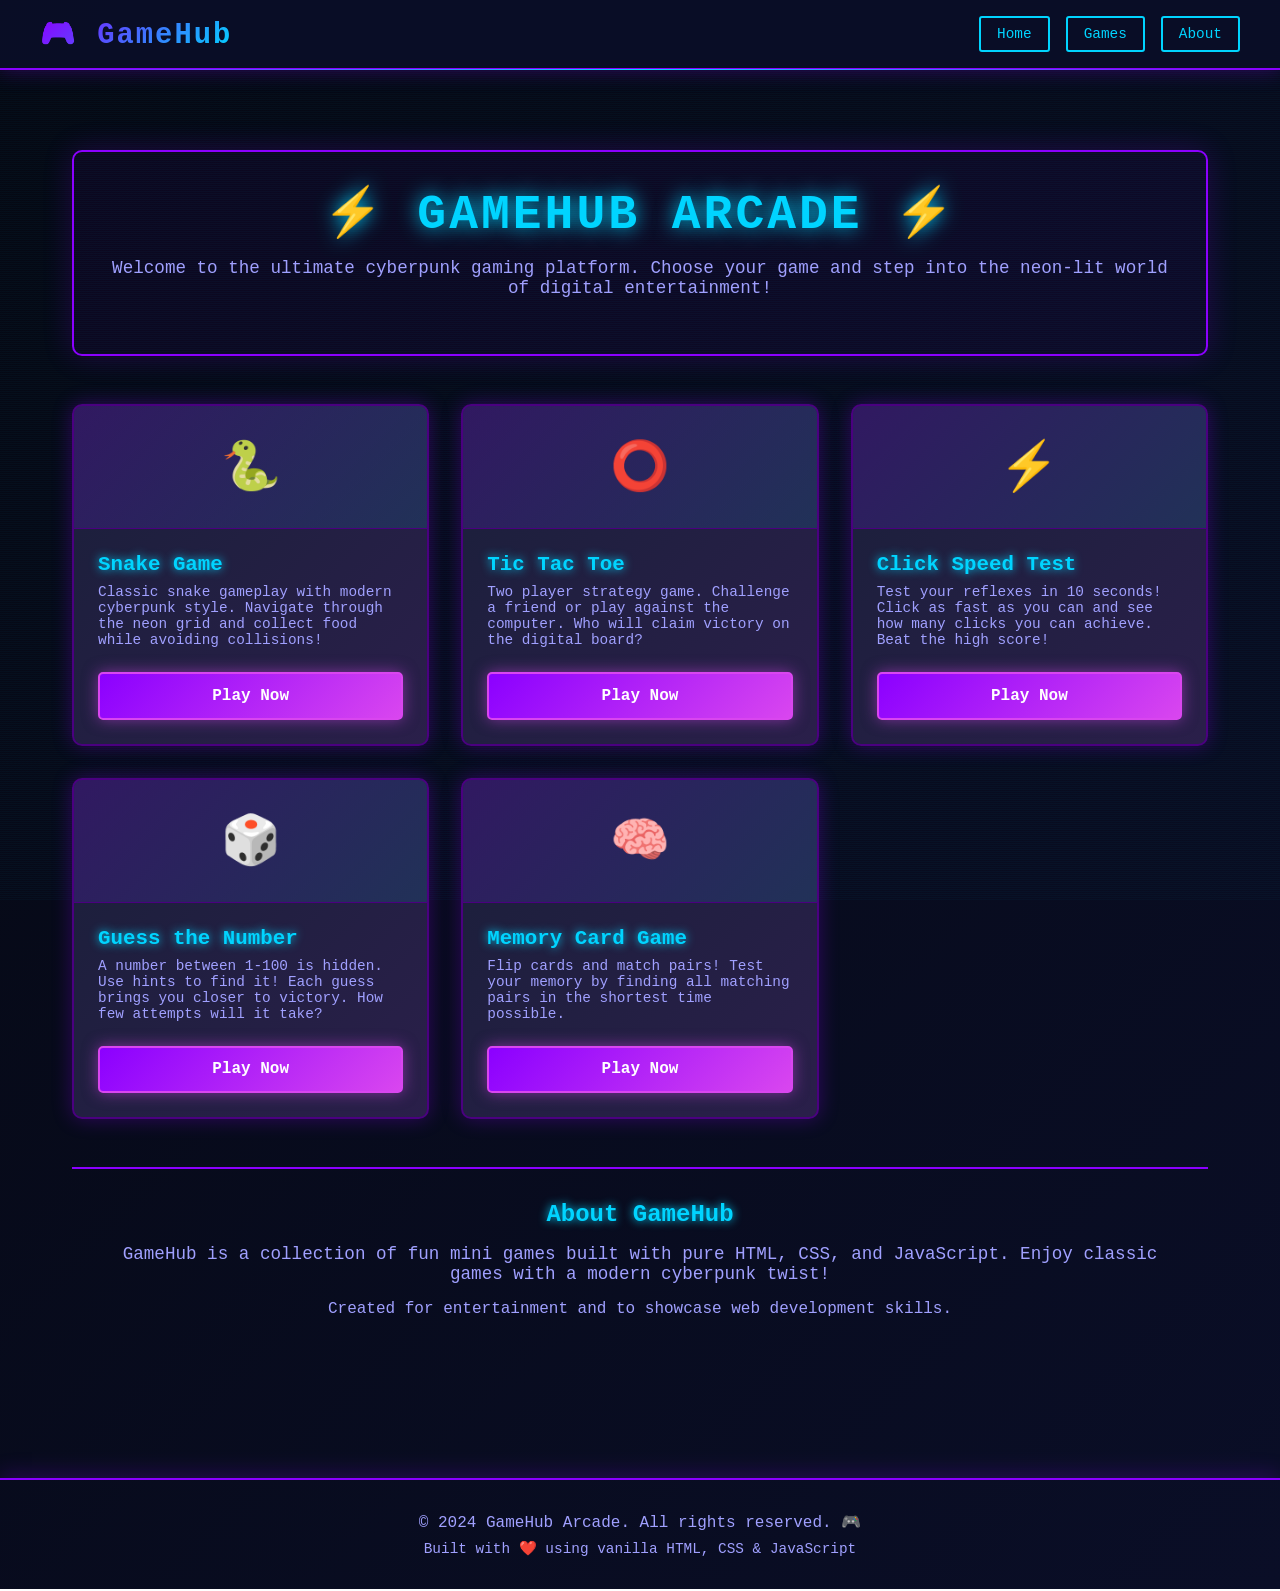
==== index.html @ 2fbca7ae "first commit" ====
<!DOCTYPE html>
<html lang="en">
<head>
  <meta charset="UTF-8">
  <meta name="viewport" content="width=device-width, initial-scale=1.0">
  <title>GameHub - Cyberpunk Arcade</title>
  <link rel="stylesheet" href="style.css">
</head>
<body>
  <!-- HEADER -->
  <header>
    <div class="header-content">
      <div class="logo">🎮 GameHub</div>
      <div class="nav-buttons">
        <a href="#home" class="nav-btn">Home</a>
        <a href="#games" class="nav-btn">Games</a>
        <a href="#about" class="nav-btn">About</a>
      </div>
    </div>
  </header>

  <!-- MAIN CONTAINER -->
  <div class="container">
    <!-- HERO SECTION -->
    <section class="hero" id="home">
      <h1>⚡ GAMEHUB ARCADE ⚡</h1>
      <p>Welcome to the ultimate cyberpunk gaming platform. Choose your game and step into the neon-lit world of digital entertainment!</p>
    </section>

    <!-- GAMES GRID -->
    <section id="games">
      <div class="games-grid">
        <!-- Snake Game Card -->
        <div class="game-card">
          <div class="game-card-icon">🐍</div>
          <div class="game-card-content">
            <h3>Snake Game</h3>
            <p>Classic snake gameplay with modern cyberpunk style. Navigate through the neon grid and collect food while avoiding collisions!</p>
            <button class="play-btn" onclick="goToGame('games/snake.html')">Play Now</button>
          </div>
        </div>

        <!-- Tic Tac Toe Card -->
        <div class="game-card">
          <div class="game-card-icon">⭕</div>
          <div class="game-card-content">
            <h3>Tic Tac Toe</h3>
            <p>Two player strategy game. Challenge a friend or play against the computer. Who will claim victory on the digital board?</p>
            <button class="play-btn" onclick="goToGame('games/tictactoe.html')">Play Now</button>
          </div>
        </div>

        <!-- Click Speed Test Card -->
        <div class="game-card">
          <div class="game-card-icon">⚡</div>
          <div class="game-card-content">
            <h3>Click Speed Test</h3>
            <p>Test your reflexes in 10 seconds! Click as fast as you can and see how many clicks you can achieve. Beat the high score!</p>
            <button class="play-btn" onclick="goToGame('games/clickspeed.html')">Play Now</button>
          </div>
        </div>

        <!-- Guess the Number Card -->
        <div class="game-card">
          <div class="game-card-icon">🎲</div>
          <div class="game-card-content">
            <h3>Guess the Number</h3>
            <p>A number between 1-100 is hidden. Use hints to find it! Each guess brings you closer to victory. How few attempts will it take?</p>
            <button class="play-btn" onclick="goToGame('games/guessnum.html')">Play Now</button>
          </div>
        </div>

        <!-- Memory Card Game Card -->
        <div class="game-card">
          <div class="game-card-icon">🧠</div>
          <div class="game-card-content">
            <h3>Memory Card Game</h3>
            <p>Flip cards and match pairs! Test your memory by finding all matching pairs in the shortest time possible.</p>
            <button class="play-btn" onclick="goToGame('games/memory.html')">Play Now</button>
          </div>
        </div>
      </div>
    </section>

    <!-- ABOUT SECTION -->
    <section id="about" style="text-align: center; margin: 3rem 0; padding: 2rem; border-top: 2px solid var(--primary-purple);">
      <h2 style="color: var(--cyan-glow); text-shadow: 0 0 10px var(--cyan-glow); margin-bottom: 1rem;">About GameHub</h2>
      <p style="color: var(--text-secondary); font-size: 1.1rem;">GameHub is a collection of fun mini games built with pure HTML, CSS, and JavaScript. Enjoy classic games with a modern cyberpunk twist!</p>
      <p style="color: var(--text-secondary); margin-top: 1rem;">Created for entertainment and to showcase web development skills.</p>
    </section>
  </div>

  <!-- FOOTER -->
  <footer>
    <p>&copy; 2024 GameHub Arcade. All rights reserved. 🎮</p>
    <p style="font-size: 0.9rem; margin-top: 0.5rem;">Built with ❤️ using vanilla HTML, CSS & JavaScript</p>
  </footer>

  <script src="main.js"></script>
</body>
</html>
---- style.css ----
/* ============================================
   GAMEHUB - CYBERPUNK ARCADE STYLING
   ============================================ */

* {
  margin: 0;
  padding: 0;
  box-sizing: border-box;
}

:root {
  --primary-purple: #8b00ff;
  --secondary-purple: #d946ef;
  --cyan-glow: #00d4ff;
  --neon-blue: #0066ff;
  --dark-bg: #0a0e27;
  --darker-bg: #050812;
  --card-bg: #1a1f3a;
  --text-primary: #e0e0ff;
  --text-secondary: #a0a0ff;
  --border-color: #4a0080;
}

/* ============================================
   GENERAL STYLES
   ============================================ */

body {
  font-family: 'Courier New', monospace;
  background: linear-gradient(135deg, var(--darker-bg) 0%, var(--dark-bg) 100%);
  color: var(--text-primary);
  overflow-x: hidden;
  position: relative;
}

body::before {
  content: '';
  position: fixed;
  top: 0;
  left: 0;
  width: 100%;
  height: 100%;
  background: 
    repeating-linear-gradient(
      0deg,
      rgba(0, 212, 255, 0.03) 0px,
      rgba(0, 212, 255, 0.03) 1px,
      transparent 1px,
      transparent 2px
    );
  pointer-events: none;
  z-index: 1;
  animation: scanlines 8s linear infinite;
}

@keyframes scanlines {
  0% { transform: translateY(0); }
  100% { transform: translateY(10px); }
}

/* Glitch effect for titles */
@keyframes glitch {
  0%, 19%, 21%, 23%, 25%, 54%, 56%, 100% {
    text-shadow: 
      0 0 10px var(--cyan-glow),
      0 0 20px var(--secondary-purple);
  }
  20%, 24%, 55% {
    text-shadow: 
      -2px 0 10px var(--cyan-glow),
      2px 0 20px var(--secondary-purple);
  }
}

/* Neon glow animation */
@keyframes neon-glow {
  0%, 100% {
    box-shadow: 0 0 10px var(--primary-purple), 
                0 0 20px var(--secondary-purple),
                inset 0 0 10px rgba(139, 0, 255, 0.3);
  }
  50% {
    box-shadow: 0 0 20px var(--primary-purple),
                0 0 40px var(--secondary-purple),
                inset 0 0 20px rgba(139, 0, 255, 0.5);
  }
}

@keyframes pulse-glow {
  0%, 100% { box-shadow: 0 0 5px var(--cyan-glow); }
  50% { box-shadow: 0 0 20px var(--cyan-glow), 0 0 30px var(--neon-blue); }
}

@keyframes float {
  0%, 100% { transform: translateY(0px); }
  50% { transform: translateY(-20px); }
}

/* ============================================
   HEADER & NAVIGATION
   ============================================ */

header {
  background: rgba(10, 14, 39, 0.95);
  border-bottom: 2px solid var(--primary-purple);
  padding: 1rem 2rem;
  position: relative;
  z-index: 100;
  box-shadow: 0 0 20px rgba(139, 0, 255, 0.3);
}

header::after {
  content: '';
  position: absolute;
  bottom: -2px;
  left: 0;
  width: 100%;
  height: 1px;
  background: linear-gradient(90deg, 
              transparent, 
              var(--cyan-glow), 
              transparent);
  animation: pulse-glow 2s ease-in-out infinite;
}

.header-content {
  max-width: 1200px;
  margin: 0 auto;
  display: flex;
  justify-content: space-between;
  align-items: center;
  flex-wrap: wrap;
  gap: 1rem;
}

.logo {
  font-size: 1.8rem;
  font-weight: bold;
  background: linear-gradient(135deg, var(--primary-purple), var(--cyan-glow));
  -webkit-background-clip: text;
  -webkit-text-fill-color: transparent;
  background-clip: text;
  animation: glitch 3s ease-in-out infinite;
  letter-spacing: 2px;
}

.nav-buttons {
  display: flex;
  gap: 1rem;
  flex-wrap: wrap;
}

.nav-btn {
  background: transparent;
  border: 2px solid var(--cyan-glow);
  color: var(--cyan-glow);
  padding: 0.5rem 1rem;
  cursor: pointer;
  font-family: 'Courier New', monospace;
  font-size: 0.9rem;
  border-radius: 3px;
  transition: all 0.3s ease;
  text-decoration: none;
  display: inline-block;
}

.nav-btn:hover {
  background: var(--cyan-glow);
  color: var(--dark-bg);
  box-shadow: 0 0 20px var(--cyan-glow);
  transform: scale(1.05);
}

/* ============================================
   MAIN CONTAINER
   ============================================ */

.container {
  max-width: 1200px;
  margin: 0 auto;
  padding: 2rem;
  position: relative;
  z-index: 2;
}

/* ============================================
   HERO SECTION
   ============================================ */

.hero {
  text-align: center;
  margin: 3rem 0;
  padding: 2rem;
  border: 2px solid var(--primary-purple);
  background: rgba(139, 0, 255, 0.05);
  border-radius: 10px;
  box-shadow: 0 0 30px rgba(139, 0, 255, 0.2);
  animation: neon-glow 3s ease-in-out infinite;
}

.hero h1 {
  font-size: 3rem;
  margin-bottom: 1rem;
  color: var(--cyan-glow);
  text-shadow: 0 0 20px var(--cyan-glow);
  animation: glitch 4s ease-in-out infinite;
  letter-spacing: 3px;
}

.hero p {
  font-size: 1.1rem;
  color: var(--text-secondary);
  margin-bottom: 1.5rem;
}

/* ============================================
   GAME CARDS GRID
   ============================================ */

.games-grid {
  display: grid;
  grid-template-columns: repeat(auto-fit, minmax(280px, 1fr));
  gap: 2rem;
  margin: 3rem 0;
}

.game-card {
  background: linear-gradient(135deg, var(--card-bg) 0%, #2a1f4a 100%);
  border: 2px solid var(--border-color);
  border-radius: 10px;
  overflow: hidden;
  cursor: pointer;
  transition: all 0.4s cubic-bezier(0.68, -0.55, 0.265, 1.55);
  position: relative;
  box-shadow: 0 0 20px rgba(139, 0, 255, 0.3);
}

.game-card::before {
  content: '';
  position: absolute;
  top: 0;
  left: -100%;
  width: 100%;
  height: 100%;
  background: linear-gradient(90deg, 
              transparent, 
              rgba(0, 212, 255, 0.3),
              transparent);
  transition: left 0.5s ease;
}

.game-card:hover::before {
  left: 100%;
}

.game-card:hover {
  transform: translateY(-10px) scale(1.05);
  border-color: var(--cyan-glow);
  box-shadow: 0 0 40px var(--cyan-glow), 
              0 0 60px var(--primary-purple);
  background: linear-gradient(135deg, #2a1f4a 0%, var(--card-bg) 100%);
}

.game-card-icon {
  font-size: 3rem;
  text-align: center;
  padding: 2rem 1rem;
  background: linear-gradient(135deg, rgba(139, 0, 255, 0.2), rgba(0, 212, 255, 0.1));
  border-bottom: 1px solid var(--border-color);
}

.game-card-content {
  padding: 1.5rem;
}

.game-card h3 {
  font-size: 1.3rem;
  margin-bottom: 0.5rem;
  color: var(--cyan-glow);
  text-shadow: 0 0 10px var(--cyan-glow);
}

.game-card p {
  font-size: 0.9rem;
  color: var(--text-secondary);
  margin-bottom: 1.5rem;
}

.play-btn {
  width: 100%;
  padding: 0.8rem;
  background: linear-gradient(135deg, var(--primary-purple), var(--secondary-purple));
  border: 2px solid var(--secondary-purple);
  color: white;
  font-family: 'Courier New', monospace;
  font-size: 1rem;
  font-weight: bold;
  cursor: pointer;
  border-radius: 5px;
  transition: all 0.3s ease;
  box-shadow: 0 0 15px rgba(217, 70, 239, 0.5);
}

.play-btn:hover {
  background: linear-gradient(135deg, var(--secondary-purple), var(--primary-purple));
  box-shadow: 0 0 25px rgba(217, 70, 239, 0.8);
  transform: scale(1.05);
}

.play-btn:active {
  transform: scale(0.95);
}

/* ============================================
   BUTTONS & CONTROLS
   ============================================ */

.btn {
  padding: 0.8rem 1.5rem;
  background: linear-gradient(135deg, var(--primary-purple), var(--secondary-purple));
  border: 2px solid var(--secondary-purple);
  color: white;
  font-family: 'Courier New', monospace;
  font-size: 1rem;
  cursor: pointer;
  border-radius: 5px;
  transition: all 0.3s ease;
  box-shadow: 0 0 15px rgba(217, 70, 239, 0.5);
  text-decoration: none;
  display: inline-block;
  margin: 0.5rem;
}

.btn:hover {
  background: linear-gradient(135deg, var(--secondary-purple), var(--primary-purple));
  box-shadow: 0 0 25px rgba(217, 70, 239, 0.8);
  transform: scale(1.05);
}

.btn-secondary {
  background: transparent;
  border: 2px solid var(--cyan-glow);
  color: var(--cyan-glow);
  box-shadow: 0 0 10px var(--cyan-glow);
}

.btn-secondary:hover {
  background: var(--cyan-glow);
  color: var(--dark-bg);
  box-shadow: 0 0 20px var(--cyan-glow);
}

/* ============================================
   GAME PAGE LAYOUT
   ============================================ */

.game-header {
  text-align: center;
  margin-bottom: 2rem;
  padding-bottom: 1rem;
  border-bottom: 2px solid var(--primary-purple);
}

.game-header h1 {
  font-size: 2.5rem;
  color: var(--cyan-glow);
  text-shadow: 0 0 20px var(--cyan-glow);
  margin-bottom: 0.5rem;
}

.game-container {
  background: linear-gradient(135deg, var(--card-bg) 0%, #2a1f4a 100%);
  border: 2px solid var(--primary-purple);
  border-radius: 10px;
  padding: 2rem;
  box-shadow: 0 0 30px rgba(139, 0, 255, 0.3);
  margin: 2rem 0;
  animation: neon-glow 3s ease-in-out infinite;
}

.game-info {
  display: flex;
  justify-content: space-between;
  flex-wrap: wrap;
  gap: 1rem;
  margin-bottom: 2rem;
  padding: 1rem;
  background: rgba(139, 0, 255, 0.1);
  border: 1px solid var(--border-color);
  border-radius: 5px;
}

.info-box {
  flex: 1;
  min-width: 150px;
  text-align: center;
}

.info-label {
  color: var(--text-secondary);
  font-size: 0.9rem;
  margin-bottom: 0.5rem;
}

.info-value {
  font-size: 2rem;
  color: var(--cyan-glow);
  font-weight: bold;
  text-shadow: 0 0 10px var(--cyan-glow);
}

/* ============================================
   SNAKE GAME STYLES
   ============================================ */

#gameCanvas {
  background: rgba(5, 8, 18, 0.9);
  border: 3px solid var(--cyan-glow);
  display: block;
  margin: 2rem auto;
  box-shadow: 0 0 30px var(--cyan-glow);
  border-radius: 5px;
}

/* ============================================
   TIC TAC TOE STYLES
   ============================================ */

.tictactoe-board {
  display: grid;
  grid-template-columns: repeat(3, 1fr);
  gap: 10px;
  margin: 2rem auto;
  width: 100%;
  max-width: 300px;
}

.cell {
  width: 100%;
  aspect-ratio: 1;
  background: linear-gradient(135deg, rgba(139, 0, 255, 0.2), rgba(0, 212, 255, 0.1));
  border: 2px solid var(--primary-purple);
  color: var(--cyan-glow);
  font-size: 3rem;
  font-weight: bold;
  cursor: pointer;
  transition: all 0.3s ease;
  border-radius: 5px;
  display: flex;
  align-items: center;
  justify-content: center;
  font-family: 'Courier New', monospace;
}

.cell:hover {
  background: linear-gradient(135deg, rgba(139, 0, 255, 0.4), rgba(0, 212, 255, 0.2));
  box-shadow: 0 0 20px var(--primary-purple);
  transform: scale(1.05);
}

.tictactoe-status {
  text-align: center;
  margin: 1rem 0;
  font-size: 1.5rem;
  color: var(--cyan-glow);
  text-shadow: 0 0 10px var(--cyan-glow);
  min-height: 2rem;
}

/* ============================================
   CLICK SPEED TEST STYLES
   ============================================ */

.click-zone {
  width: 100%;
  max-width: 400px;
  height: 300px;
  background: linear-gradient(135deg, rgba(139, 0, 255, 0.1), rgba(0, 212, 255, 0.1));
  border: 3px solid var(--cyan-glow);
  margin: 2rem auto;
  border-radius: 10px;
  cursor: pointer;
  display: flex;
  align-items: center;
  justify-content: center;
  font-size: 2rem;
  color: var(--cyan-glow);
  transition: all 0.2s ease;
  user-select: none;
  box-shadow: 0 0 30px var(--cyan-glow);
}

.click-zone:hover {
  box-shadow: 0 0 40px var(--cyan-glow);
}

.click-zone.active {
  background: linear-gradient(135deg, rgba(0, 212, 255, 0.3), rgba(139, 0, 255, 0.3));
  transform: scale(1.02);
}

/* ============================================
   GUESS NUMBER STYLES
   ============================================ */

.guess-input-group {
  display: flex;
  gap: 0.5rem;
  justify-content: center;
  margin: 1.5rem 0;
  flex-wrap: wrap;
}

.guess-input {
  padding: 0.8rem;
  background: rgba(139, 0, 255, 0.2);
  border: 2px solid var(--cyan-glow);
  color: var(--text-primary);
  font-family: 'Courier New', monospace;
  font-size: 1rem;
  border-radius: 5px;
  width: 100px;
  text-align: center;
}

.guess-input:focus {
  outline: none;
  box-shadow: 0 0 20px var(--cyan-glow);
  border-color: var(--secondary-purple);
}

.guess-feedback {
  text-align: center;
  font-size: 1.2rem;
  margin: 1.5rem 0;
  color: var(--cyan-glow);
  text-shadow: 0 0 10px var(--cyan-glow);
  min-height: 2rem;
}

/* ============================================
   MEMORY GAME STYLES
   ============================================ */

.memory-grid {
  display: grid;
  grid-template-columns: repeat(4, 1fr);
  gap: 15px;
  margin: 2rem auto;
  max-width: 500px;
}

.memory-card {
  width: 100%;
  aspect-ratio: 1;
  background: linear-gradient(135deg, var(--primary-purple), var(--secondary-purple));
  border: 2px solid var(--cyan-glow);
  border-radius: 10px;
  cursor: pointer;
  font-size: 2rem;
  display: flex;
  align-items: center;
  justify-content: center;
  transition: all 0.3s ease;
  box-shadow: 0 0 15px var(--primary-purple);
  user-select: none;
  transform-style: preserve-3d;
  transform: rotateY(0deg);
}

.memory-card.flipped {
  background: linear-gradient(135deg, rgba(0, 212, 255, 0.3), rgba(139, 0, 255, 0.3));
  transform: rotateY(180deg);
}

.memory-card.matched {
  background: linear-gradient(135deg, rgba(0, 255, 136, 0.3), rgba(0, 212, 255, 0.3));
  border-color: #00ff88;
  box-shadow: 0 0 25px #00ff88;
}

.memory-card:hover {
  transform: scale(1.05);
  box-shadow: 0 0 25px var(--primary-purple);
}

/* ============================================
   FOOTER
   ============================================ */

footer {
  text-align: center;
  padding: 2rem;
  color: var(--text-secondary);
  border-top: 2px solid var(--primary-purple);
  margin-top: 3rem;
  box-shadow: 0 -5px 20px rgba(139, 0, 255, 0.2);
}

/* ============================================
   RESPONSIVE DESIGN
   ============================================ */

@media (max-width: 768px) {
  .hero h1 {
    font-size: 2rem;
  }

  .games-grid {
    grid-template-columns: 1fr;
  }

  .header-content {
    flex-direction: column;
    gap: 1rem;
  }

  .memory-grid {
    grid-template-columns: repeat(3, 1fr);
  }

  .game-header h1 {
    font-size: 1.8rem;
  }
}

@media (max-width: 480px) {
  .container {
    padding: 1rem;
  }

  .hero {
    margin: 1.5rem 0;
    padding: 1rem;
  }

  .hero h1 {
    font-size: 1.5rem;
    letter-spacing: 1px;
  }

  .memory-grid {
    grid-template-columns: repeat(2, 1fr);
  }

  .tictactoe-board {
    max-width: 100%;
  }

  .game-info {
    flex-direction: column;
  }

  .info-box {
    min-width: 100%;
  }
}
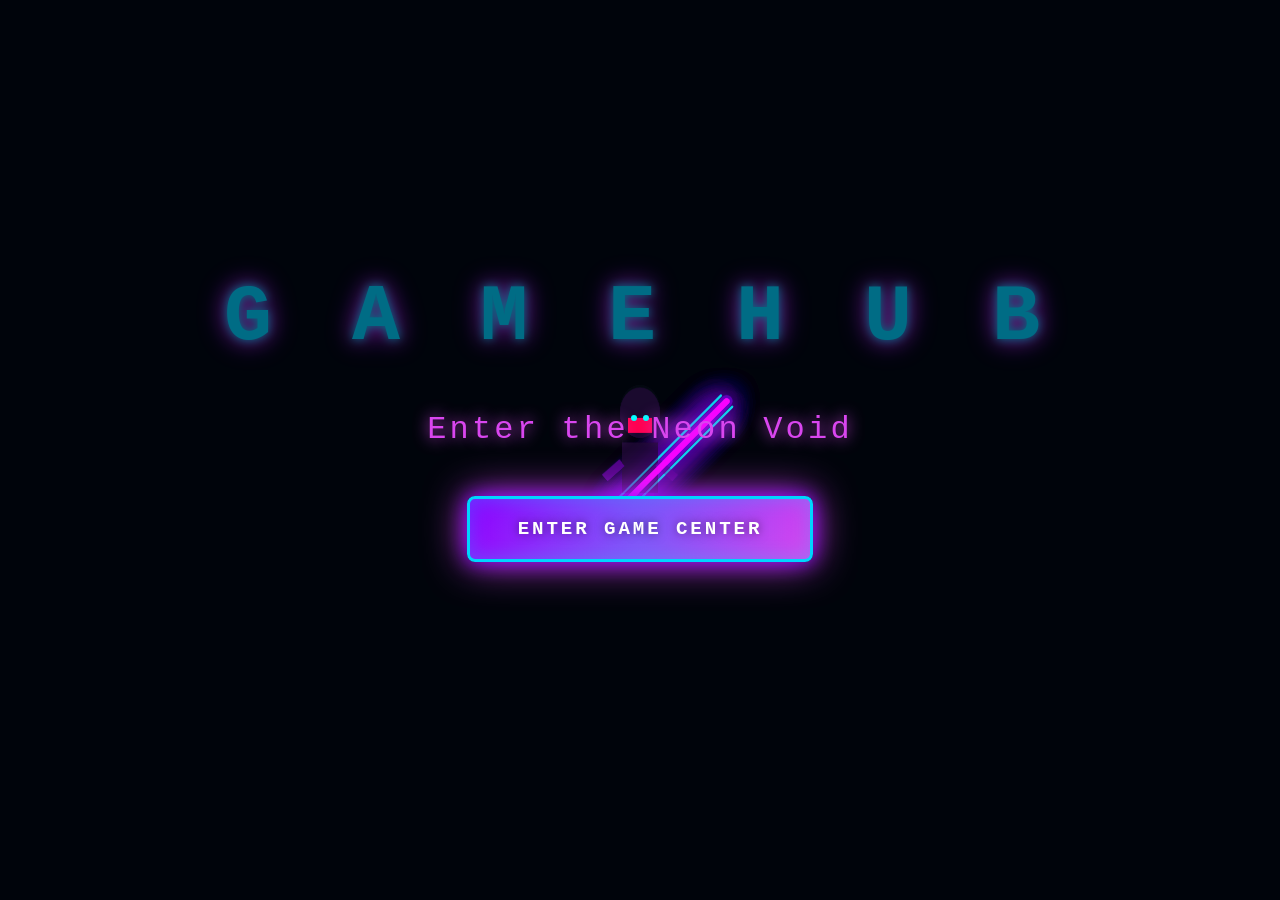
==== commit 23d36a31: "update GameHub project" ====
--- a/index.html
+++ b/index.html
@@ -3,98 +3,52 @@
 <head>
   <meta charset="UTF-8">
   <meta name="viewport" content="width=device-width, initial-scale=1.0">
-  <title>GameHub - Cyberpunk Arcade</title>
+  <title>GameHub - Cyberpunk Gaming Platform</title>
   <link rel="stylesheet" href="style.css">
 </head>
-<body>
-  <!-- HEADER -->
-  <header>
-    <div class="header-content">
-      <div class="logo">🎮 GameHub</div>
-      <div class="nav-buttons">
-        <a href="#home" class="nav-btn">Home</a>
-        <a href="#games" class="nav-btn">Games</a>
-        <a href="#about" class="nav-btn">About</a>
-      </div>
+<body class="landing-page">
+  <!-- Particle Background -->
+  <div id="particles-container" class="particles-container"></div>
+
+  <!-- Canvas for Ninja Animation -->
+  <canvas id="ninja-canvas" class="ninja-canvas"></canvas>
+
+  <!-- Landing Page Content -->
+  <div class="landing-content">
+    <!-- Animated Title -->
+    <div class="gamehub-title">
+      <h1 class="glowing-text">
+        <span class="letter" style="animation-delay: 0s;">G</span>
+        <span class="letter" style="animation-delay: 0.1s;">A</span>
+        <span class="letter" style="animation-delay: 0.2s;">M</span>
+        <span class="letter" style="animation-delay: 0.3s;">E</span>
+        <span class="letter" style="animation-delay: 0.4s;">H</span>
+        <span class="letter" style="animation-delay: 0.5s;">U</span>
+        <span class="letter" style="animation-delay: 0.6s;">B</span>
+      </h1>
     </div>
-  </header>
 
-  <!-- MAIN CONTAINER -->
-  <div class="container">
-    <!-- HERO SECTION -->
-    <section class="hero" id="home">
-      <h1>⚡ GAMEHUB ARCADE ⚡</h1>
-      <p>Welcome to the ultimate cyberpunk gaming platform. Choose your game and step into the neon-lit world of digital entertainment!</p>
-    </section>
+    <!-- Tagline -->
+    <p class="tagline">Enter the Neon Void</p>
 
-    <!-- GAMES GRID -->
-    <section id="games">
-      <div class="games-grid">
-        <!-- Snake Game Card -->
-        <div class="game-card">
-          <div class="game-card-icon">🐍</div>
-          <div class="game-card-content">
-            <h3>Snake Game</h3>
-            <p>Classic snake gameplay with modern cyberpunk style. Navigate through the neon grid and collect food while avoiding collisions!</p>
-            <button class="play-btn" onclick="goToGame('games/snake.html')">Play Now</button>
-          </div>
-        </div>
+    <!-- Enter Button -->
+    <button id="enter-btn" class="enter-button">
+      <span class="button-text">ENTER GAME CENTER</span>
+      <span class="button-glow"></span>
+    </button>
 
-        <!-- Tic Tac Toe Card -->
-        <div class="game-card">
-          <div class="game-card-icon">⭕</div>
-          <div class="game-card-content">
-            <h3>Tic Tac Toe</h3>
-            <p>Two player strategy game. Challenge a friend or play against the computer. Who will claim victory on the digital board?</p>
-            <button class="play-btn" onclick="goToGame('games/tictactoe.html')">Play Now</button>
-          </div>
-        </div>
-
-        <!-- Click Speed Test Card -->
-        <div class="game-card">
-          <div class="game-card-icon">⚡</div>
-          <div class="game-card-content">
-            <h3>Click Speed Test</h3>
-            <p>Test your reflexes in 10 seconds! Click as fast as you can and see how many clicks you can achieve. Beat the high score!</p>
-            <button class="play-btn" onclick="goToGame('games/clickspeed.html')">Play Now</button>
-          </div>
-        </div>
-
-        <!-- Guess the Number Card -->
-        <div class="game-card">
-          <div class="game-card-icon">🎲</div>
-          <div class="game-card-content">
-            <h3>Guess the Number</h3>
-            <p>A number between 1-100 is hidden. Use hints to find it! Each guess brings you closer to victory. How few attempts will it take?</p>
-            <button class="play-btn" onclick="goToGame('games/guessnum.html')">Play Now</button>
-          </div>
-        </div>
-
-        <!-- Memory Card Game Card -->
-        <div class="game-card">
-          <div class="game-card-icon">🧠</div>
-          <div class="game-card-content">
-            <h3>Memory Card Game</h3>
-            <p>Flip cards and match pairs! Test your memory by finding all matching pairs in the shortest time possible.</p>
-            <button class="play-btn" onclick="goToGame('games/memory.html')">Play Now</button>
-          </div>
-        </div>
-      </div>
-    </section>
-
-    <!-- ABOUT SECTION -->
-    <section id="about" style="text-align: center; margin: 3rem 0; padding: 2rem; border-top: 2px solid var(--primary-purple);">
-      <h2 style="color: var(--cyan-glow); text-shadow: 0 0 10px var(--cyan-glow); margin-bottom: 1rem;">About GameHub</h2>
-      <p style="color: var(--text-secondary); font-size: 1.1rem;">GameHub is a collection of fun mini games built with pure HTML, CSS, and JavaScript. Enjoy classic games with a modern cyberpunk twist!</p>
-      <p style="color: var(--text-secondary); margin-top: 1rem;">Created for entertainment and to showcase web development skills.</p>
-    </section>
+    <!-- Loading Message -->
+    <div id="loading-msg" class="loading-msg">Initiating slash sequence...</div>
   </div>
 
-  <!-- FOOTER -->
-  <footer>
-    <p>&copy; 2024 GameHub Arcade. All rights reserved. 🎮</p>
-    <p style="font-size: 0.9rem; margin-top: 0.5rem;">Built with ❤️ using vanilla HTML, CSS & JavaScript</p>
-  </footer>
+  <!-- Screen Flash Effect -->
+  <div id="flash-effect" class="flash-effect"></div>
+
+  <!-- Audio Context for Sound Effects -->
+  <script>
+    // Initialize Web Audio API
+    const audioContext = new (window.AudioContext || window.webkitAudioContext)();
+  </script>
 
   <script src="main.js"></script>
 </body>
--- a/style.css
+++ b/style.css
@@ -22,8 +22,105 @@
 }
 
 /* ============================================
+   KEYFRAME ANIMATIONS
+   ============================================ */
+
+@keyframes scanlines {
+  0% { transform: translateY(0); }
+  100% { transform: translateY(10px); }
+}
+
+@keyframes glitch {
+  0%, 19%, 21%, 23%, 25%, 54%, 56%, 100% {
+    text-shadow: 
+      0 0 10px var(--cyan-glow),
+      0 0 20px var(--secondary-purple);
+  }
+  20%, 24%, 55% {
+    text-shadow: 
+      -2px 0 10px var(--cyan-glow),
+      2px 0 20px var(--secondary-purple);
+  }
+}
+
+@keyframes neon-glow {
+  0%, 100% {
+    box-shadow: 0 0 10px var(--primary-purple), 
+                0 0 20px var(--secondary-purple),
+                inset 0 0 10px rgba(139, 0, 255, 0.3);
+  }
+  50% {
+    box-shadow: 0 0 20px var(--primary-purple),
+                0 0 40px var(--secondary-purple),
+                inset 0 0 20px rgba(139, 0, 255, 0.5);
+  }
+}
+
+@keyframes pulseGlow {
+  0%, 100% { 
+    box-shadow: 0 0 5px var(--cyan-glow);
+    transform: scale(1);
+  }
+  50% { 
+    box-shadow: 0 0 25px var(--cyan-glow), 0 0 35px var(--neon-blue);
+    transform: scale(1.05);
+  }
+}
+
+@keyframes glow {
+  0%, 100% {
+    opacity: 1;
+    text-shadow: 0 0 10px rgba(0, 212, 255, 0.5);
+  }
+  50% {
+    opacity: 0.7;
+    text-shadow: 0 0 20px rgba(0, 212, 255, 1), 0 0 30px rgba(139, 0, 255, 0.8);
+  }
+}
+
+@keyframes screenFlash {
+  0% {
+    background: rgba(255, 255, 255, 0.8);
+    opacity: 1;
+  }
+  100% {
+    background: rgba(255, 255, 255, 0);
+    opacity: 0;
+  }
+}
+
+@keyframes slideInUp {
+  from {
+    opacity: 0;
+    transform: translateY(30px);
+  }
+  to {
+    opacity: 1;
+    transform: translateY(0);
+  }
+}
+
+@keyframes slideInCard {
+  from {
+    opacity: 0;
+    transform: translateY(20px);
+  }
+  to {
+    opacity: 1;
+    transform: translateY(0);
+  }
+}
+
+/* ============================================
    GENERAL STYLES
    ============================================ */
+
+html, body {
+  width: 100%;
+  height: 100%;
+  margin: 0;
+  padding: 0;
+}
 
 body {
   font-family: 'Courier New', monospace;
@@ -49,168 +146,212 @@
       transparent 2px
     );
   pointer-events: none;
+  z-index: 0;
+  animation: scanlines 8s linear infinite;
+}
+
+/* ============================================
+   LANDING PAGE STYLES
+   ============================================ */
+
+.landing-page {
+  width: 100%;
+  height: 100vh;
+  display: flex;
+  flex-direction: column;
+  align-items: center;
+  justify-content: center;
+  overflow: hidden;
+}
+
+.particles-container {
+  position: fixed;
+  top: 0;
+  left: 0;
+  width: 100%;
+  height: 100%;
   z-index: 1;
-  animation: scanlines 8s linear infinite;
-}
-
-@keyframes scanlines {
-  0% { transform: translateY(0); }
-  100% { transform: translateY(10px); }
-}
-
-/* Glitch effect for titles */
-@keyframes glitch {
-  0%, 19%, 21%, 23%, 25%, 54%, 56%, 100% {
-    text-shadow: 
-      0 0 10px var(--cyan-glow),
-      0 0 20px var(--secondary-purple);
-  }
-  20%, 24%, 55% {
-    text-shadow: 
-      -2px 0 10px var(--cyan-glow),
-      2px 0 20px var(--secondary-purple);
-  }
-}
-
-/* Neon glow animation */
-@keyframes neon-glow {
-  0%, 100% {
-    box-shadow: 0 0 10px var(--primary-purple), 
-                0 0 20px var(--secondary-purple),
-                inset 0 0 10px rgba(139, 0, 255, 0.3);
-  }
-  50% {
-    box-shadow: 0 0 20px var(--primary-purple),
-                0 0 40px var(--secondary-purple),
-                inset 0 0 20px rgba(139, 0, 255, 0.5);
-  }
-}
-
-@keyframes pulse-glow {
-  0%, 100% { box-shadow: 0 0 5px var(--cyan-glow); }
-  50% { box-shadow: 0 0 20px var(--cyan-glow), 0 0 30px var(--neon-blue); }
-}
-
-@keyframes float {
-  0%, 100% { transform: translateY(0px); }
-  50% { transform: translateY(-20px); }
-}
-
-/* ============================================
-   HEADER & NAVIGATION
-   ============================================ */
-
-header {
-  background: rgba(10, 14, 39, 0.95);
-  border-bottom: 2px solid var(--primary-purple);
-  padding: 1rem 2rem;
+  pointer-events: none;
+}
+
+.ninja-canvas {
+  position: fixed;
+  top: 0;
+  left: 0;
+  z-index: 2;
+  pointer-events: none;
+}
+
+.landing-content {
   position: relative;
+  z-index: 3;
+  text-align: center;
+  display: flex;
+  flex-direction: column;
+  align-items: center;
+  justify-content: center;
+  height: 100vh;
+  width: 100%;
+}
+
+.gamehub-title {
+  margin-bottom: 2rem;
+}
+
+.glowing-text {
+  font-size: clamp(2rem, 8vw, 5rem);
+  letter-spacing: 0.2em;
+  color: var(--cyan-glow);
+  text-shadow: 
+    0 0 10px var(--cyan-glow),
+    0 0 20px var(--secondary-purple),
+    0 0 30px var(--primary-purple);
+  margin: 0;
+}
+
+.letter {
+  display: inline-block;
+  opacity: 0.5;
+}
+
+.tagline {
+  font-size: clamp(1rem, 3vw, 2rem);
+  color: var(--secondary-purple);
+  margin: 1rem 0 3rem;
+  text-shadow: 0 0 15px var(--secondary-purple);
+  letter-spacing: 0.1em;
+}
+
+.enter-button {
+  padding: 1.2rem 3rem;
+  font-size: 1.2rem;
+  font-family: 'Courier New', monospace;
+  font-weight: bold;
+  letter-spacing: 0.15em;
+  background: linear-gradient(135deg, var(--primary-purple), var(--secondary-purple));
+  border: 3px solid var(--cyan-glow);
+  color: #fff;
+  cursor: pointer;
+  border-radius: 8px;
+  transition: all 0.3s ease;
+  position: relative;
+  overflow: hidden;
+  box-shadow: 
+    0 0 20px var(--primary-purple),
+    0 0 40px var(--secondary-purple),
+    inset 0 0 20px rgba(0, 212, 255, 0.3);
+  text-shadow: 0 0 10px rgba(0, 0, 0, 0.5);
+}
+
+.enter-button:hover {
+  transform: scale(1.1);
+  box-shadow: 
+    0 0 30px var(--cyan-glow),
+    0 0 50px var(--primary-purple),
+    inset 0 0 30px rgba(0, 212, 255, 0.5);
+}
+
+.enter-button:active {
+  transform: scale(0.95);
+}
+
+.button-text {
+  position: relative;
+  z-index: 1;
+}
+
+.button-glow {
+  position: absolute;
+  top: 0;
+  left: 0;
+  width: 100%;
+  height: 100%;
+  background: radial-gradient(circle at center, rgba(0, 212, 255, 0.3), transparent);
+  border-radius: 8px;
+  animation: pulseGlow 2s ease-in-out infinite;
+}
+
+.loading-msg {
+  margin-top: 3rem;
+  font-size: 1rem;
+  color: var(--cyan-glow);
+  opacity: 0;
+  transition: opacity 0.3s ease;
+  letter-spacing: 0.1em;
+  animation: glow 2s ease-in-out infinite;
+}
+
+.flash-effect {
+  position: fixed;
+  top: 0;
+  left: 0;
+  width: 100%;
+  height: 100%;
+  background: rgba(255, 255, 255, 0);
+  z-index: 999;
+  pointer-events: none;
+}
+
+/* ============================================
+   GAME CENTER PAGE STYLES
+   ============================================ */
+
+.game-center-page {
+  min-height: 100vh;
+  padding: 2rem;
+  padding-top: 80px;
+}
+
+.game-center-container {
+  max-width: 1400px;
+  margin: 0 auto;
+  position: relative;
+  z-index: 10;
+}
+
+.center-title {
+  text-align: center;
+  margin-bottom: 3rem;
+}
+
+.center-heading {
+  font-size: clamp(2rem, 5vw, 3.5rem);
+  color: var(--cyan-glow);
+  text-shadow: 
+    0 0 20px var(--cyan-glow),
+    0 0 40px var(--secondary-purple);
+  letter-spacing: 0.2em;
+  margin-bottom: 1rem;
+}
+
+.back-button {
+  position: fixed;
+  top: 20px;
+  left: 20px;
   z-index: 100;
-  box-shadow: 0 0 20px rgba(139, 0, 255, 0.3);
-}
-
-header::after {
-  content: '';
-  position: absolute;
-  bottom: -2px;
-  left: 0;
-  width: 100%;
-  height: 1px;
-  background: linear-gradient(90deg, 
-              transparent, 
-              var(--cyan-glow), 
-              transparent);
-  animation: pulse-glow 2s ease-in-out infinite;
-}
-
-.header-content {
-  max-width: 1200px;
-  margin: 0 auto;
-  display: flex;
-  justify-content: space-between;
-  align-items: center;
-  flex-wrap: wrap;
-  gap: 1rem;
-}
-
-.logo {
-  font-size: 1.8rem;
-  font-weight: bold;
-  background: linear-gradient(135deg, var(--primary-purple), var(--cyan-glow));
-  -webkit-background-clip: text;
-  -webkit-text-fill-color: transparent;
-  background-clip: text;
-  animation: glitch 3s ease-in-out infinite;
-  letter-spacing: 2px;
-}
-
-.nav-buttons {
-  display: flex;
-  gap: 1rem;
-  flex-wrap: wrap;
-}
-
-.nav-btn {
+  padding: 0.8rem 1.5rem;
   background: transparent;
-  border: 2px solid var(--cyan-glow);
-  color: var(--cyan-glow);
-  padding: 0.5rem 1rem;
-  cursor: pointer;
+  border: 2px solid var(--primary-purple);
+  color: var(--primary-purple);
+  text-decoration: none;
   font-family: 'Courier New', monospace;
   font-size: 0.9rem;
-  border-radius: 3px;
+  cursor: pointer;
+  border-radius: 5px;
   transition: all 0.3s ease;
-  text-decoration: none;
+  text-shadow: 0 0 10px rgba(139, 0, 255, 0.5);
+  letter-spacing: 0.1em;
+}
+
+.back-button:hover {
+  background: var(--primary-purple);
+  color: #fff;
+  box-shadow: 0 0 25px var(--primary-purple);
+  transform: scale(1.05);
+}
+
+.back-icon {
   display: inline-block;
-}
-
-.nav-btn:hover {
-  background: var(--cyan-glow);
-  color: var(--dark-bg);
-  box-shadow: 0 0 20px var(--cyan-glow);
-  transform: scale(1.05);
-}
-
-/* ============================================
-   MAIN CONTAINER
-   ============================================ */
-
-.container {
-  max-width: 1200px;
-  margin: 0 auto;
-  padding: 2rem;
-  position: relative;
-  z-index: 2;
-}
-
-/* ============================================
-   HERO SECTION
-   ============================================ */
-
-.hero {
-  text-align: center;
-  margin: 3rem 0;
-  padding: 2rem;
-  border: 2px solid var(--primary-purple);
-  background: rgba(139, 0, 255, 0.05);
-  border-radius: 10px;
-  box-shadow: 0 0 30px rgba(139, 0, 255, 0.2);
-  animation: neon-glow 3s ease-in-out infinite;
-}
-
-.hero h1 {
-  font-size: 3rem;
-  margin-bottom: 1rem;
-  color: var(--cyan-glow);
-  text-shadow: 0 0 20px var(--cyan-glow);
-  animation: glitch 4s ease-in-out infinite;
-  letter-spacing: 3px;
-}
-
-.hero p {
-  font-size: 1.1rem;
-  color: var(--text-secondary);
-  margin-bottom: 1.5rem;
 }
 
 /* ============================================
@@ -219,15 +360,15 @@
 
 .games-grid {
   display: grid;
-  grid-template-columns: repeat(auto-fit, minmax(280px, 1fr));
-  gap: 2rem;
-  margin: 3rem 0;
+  grid-template-columns: repeat(auto-fit, minmax(300px, 1fr));
+  gap: 2.5rem;
+  margin: 2rem 0;
 }
 
 .game-card {
   background: linear-gradient(135deg, var(--card-bg) 0%, #2a1f4a 100%);
   border: 2px solid var(--border-color);
-  border-radius: 10px;
+  border-radius: 12px;
   overflow: hidden;
   cursor: pointer;
   transition: all 0.4s cubic-bezier(0.68, -0.55, 0.265, 1.55);
@@ -246,112 +387,130 @@
               transparent, 
               rgba(0, 212, 255, 0.3),
               transparent);
-  transition: left 0.5s ease;
+  transition: left 0.6s ease;
+  z-index: 1;
 }
 
 .game-card:hover::before {
   left: 100%;
 }
 
-.game-card:hover {
-  transform: translateY(-10px) scale(1.05);
+.game-card:hover,
+.game-card.card-active {
+  transform: translateY(-15px) scale(1.05);
   border-color: var(--cyan-glow);
-  box-shadow: 0 0 40px var(--cyan-glow), 
-              0 0 60px var(--primary-purple);
+  box-shadow: 
+    0 0 40px var(--cyan-glow), 
+    0 0 60px var(--primary-purple),
+    inset 0 0 20px rgba(0, 212, 255, 0.2);
   background: linear-gradient(135deg, #2a1f4a 0%, var(--card-bg) 100%);
 }
 
-.game-card-icon {
-  font-size: 3rem;
-  text-align: center;
-  padding: 2rem 1rem;
-  background: linear-gradient(135deg, rgba(139, 0, 255, 0.2), rgba(0, 212, 255, 0.1));
-  border-bottom: 1px solid var(--border-color);
-}
-
-.game-card-content {
-  padding: 1.5rem;
-}
-
-.game-card h3 {
-  font-size: 1.3rem;
-  margin-bottom: 0.5rem;
-  color: var(--cyan-glow);
-  text-shadow: 0 0 10px var(--cyan-glow);
-}
-
-.game-card p {
-  font-size: 0.9rem;
+.card-header {
+  padding: 2rem 1.5rem;
+  background: linear-gradient(135deg, rgba(139, 0, 255, 0.25), rgba(0, 212, 255, 0.15));
+  border-bottom: 2px solid var(--border-color);
+  display: flex;
+  flex-direction: column;
+  align-items: center;
+  gap: 1rem;
+}
+
+.card-icon {
+  font-size: 3.5rem;
+  filter: drop-shadow(0 0 15px var(--cyan-glow));
+}
+
+.card-title {
+  font-size: 1.5rem;
+  color: var(--cyan-glow);
+  text-shadow: 0 0 15px var(--cyan-glow);
+  font-weight: bold;
+  letter-spacing: 0.1em;
+}
+
+.card-body {
+  padding: 2rem 1.5rem;
+  position: relative;
+  z-index: 2;
+}
+
+.card-description {
+  font-size: 1rem;
   color: var(--text-secondary);
   margin-bottom: 1.5rem;
+  line-height: 1.5;
+  min-height: 3em;
 }
 
 .play-btn {
   width: 100%;
-  padding: 0.8rem;
+  padding: 1rem;
   background: linear-gradient(135deg, var(--primary-purple), var(--secondary-purple));
   border: 2px solid var(--secondary-purple);
   color: white;
   font-family: 'Courier New', monospace;
-  font-size: 1rem;
+  font-size: 1.1rem;
   font-weight: bold;
   cursor: pointer;
-  border-radius: 5px;
+  border-radius: 6px;
   transition: all 0.3s ease;
-  box-shadow: 0 0 15px rgba(217, 70, 239, 0.5);
+  box-shadow: 0 0 20px rgba(217, 70, 239, 0.5);
+  position: relative;
+  overflow: hidden;
+  display: flex;
+  align-items: center;
+  justify-content: center;
+  gap: 0.5rem;
+  letter-spacing: 0.1em;
 }
 
 .play-btn:hover {
   background: linear-gradient(135deg, var(--secondary-purple), var(--primary-purple));
-  box-shadow: 0 0 25px rgba(217, 70, 239, 0.8);
-  transform: scale(1.05);
+  box-shadow: 0 0 30px rgba(217, 70, 239, 0.9);
+  transform: scale(1.08);
 }
 
 .play-btn:active {
   transform: scale(0.95);
 }
 
-/* ============================================
-   BUTTONS & CONTROLS
-   ============================================ */
-
-.btn {
-  padding: 0.8rem 1.5rem;
-  background: linear-gradient(135deg, var(--primary-purple), var(--secondary-purple));
-  border: 2px solid var(--secondary-purple);
-  color: white;
-  font-family: 'Courier New', monospace;
-  font-size: 1rem;
-  cursor: pointer;
-  border-radius: 5px;
-  transition: all 0.3s ease;
-  box-shadow: 0 0 15px rgba(217, 70, 239, 0.5);
-  text-decoration: none;
+.play-icon {
   display: inline-block;
-  margin: 0.5rem;
-}
-
-.btn:hover {
-  background: linear-gradient(135deg, var(--secondary-purple), var(--primary-purple));
-  box-shadow: 0 0 25px rgba(217, 70, 239, 0.8);
-  transform: scale(1.05);
-}
-
-.btn-secondary {
-  background: transparent;
-  border: 2px solid var(--cyan-glow);
-  color: var(--cyan-glow);
-  box-shadow: 0 0 10px var(--cyan-glow);
-}
-
-.btn-secondary:hover {
-  background: var(--cyan-glow);
-  color: var(--dark-bg);
-  box-shadow: 0 0 20px var(--cyan-glow);
-}
-
-/* ============================================
-   GAME PAGE LAYOUT
+}
+
+.card-glow {
+  position: absolute;
+  top: 0;
+  left: 0;
+  width: 100%;
+  height: 100%;
+  background: radial-gradient(circle at center, rgba(0, 212, 255, 0.1), transparent);
+  border-radius: 10px;
+  pointer-events: none;
+}
+
+/* ============================================
+   RIPPLE EFFECT
+   ============================================ */
+
+.ripple {
+  position: absolute;
+  border-radius: 50%;
+  background: radial-gradient(circle, rgba(0, 212, 255, 0.8), rgba(0, 212, 255, 0.2));
+  animation: rippleAnimation 0.6s ease-out;
+  pointer-events: none;
+}
+
+@keyframes rippleAnimation {
+  to {
+    transform: scale(4);
+    opacity: 0;
+  }
+}
+
+/* ============================================
+   GAME CONTAINER STYLES
    ============================================ */
 
 .game-header {
@@ -497,6 +656,74 @@
 .click-zone.active {
   background: linear-gradient(135deg, rgba(0, 212, 255, 0.3), rgba(139, 0, 255, 0.3));
   transform: scale(1.02);
+}
+
+/* ============================================
+   RESPONSIVE DESIGN
+   ============================================ */
+
+@media (max-width: 768px) {
+  .glowing-text {
+    font-size: 2.5rem;
+  }
+
+  .tagline {
+    font-size: 1.2rem;
+  }
+
+  .enter-button {
+    padding: 1rem 2rem;
+    font-size: 1rem;
+  }
+
+  .games-grid {
+    grid-template-columns: 1fr;
+    gap: 1.5rem;
+  }
+
+  .game-card {
+    transform: none;
+  }
+
+  .game-card:hover {
+    transform: translateY(-10px);
+  }
+
+  .center-heading {
+    font-size: 2rem;
+  }
+
+  .game-info {
+    flex-direction: column;
+  }
+
+  .info-box {
+    min-width: 100%;
+  }
+}
+
+@media (max-width: 480px) {
+  .glowing-text {
+    font-size: 2rem;
+  }
+
+  .tagline {
+    font-size: 1rem;
+  }
+
+  .enter-button {
+    padding: 0.8rem 1.5rem;
+    font-size: 0.9rem;
+  }
+
+  .center-heading {
+    font-size: 1.5rem;
+  }
+
+  .back-button {
+    padding: 0.6rem 1rem;
+    font-size: 0.8rem;
+  }
 }
 
 /* ============================================
